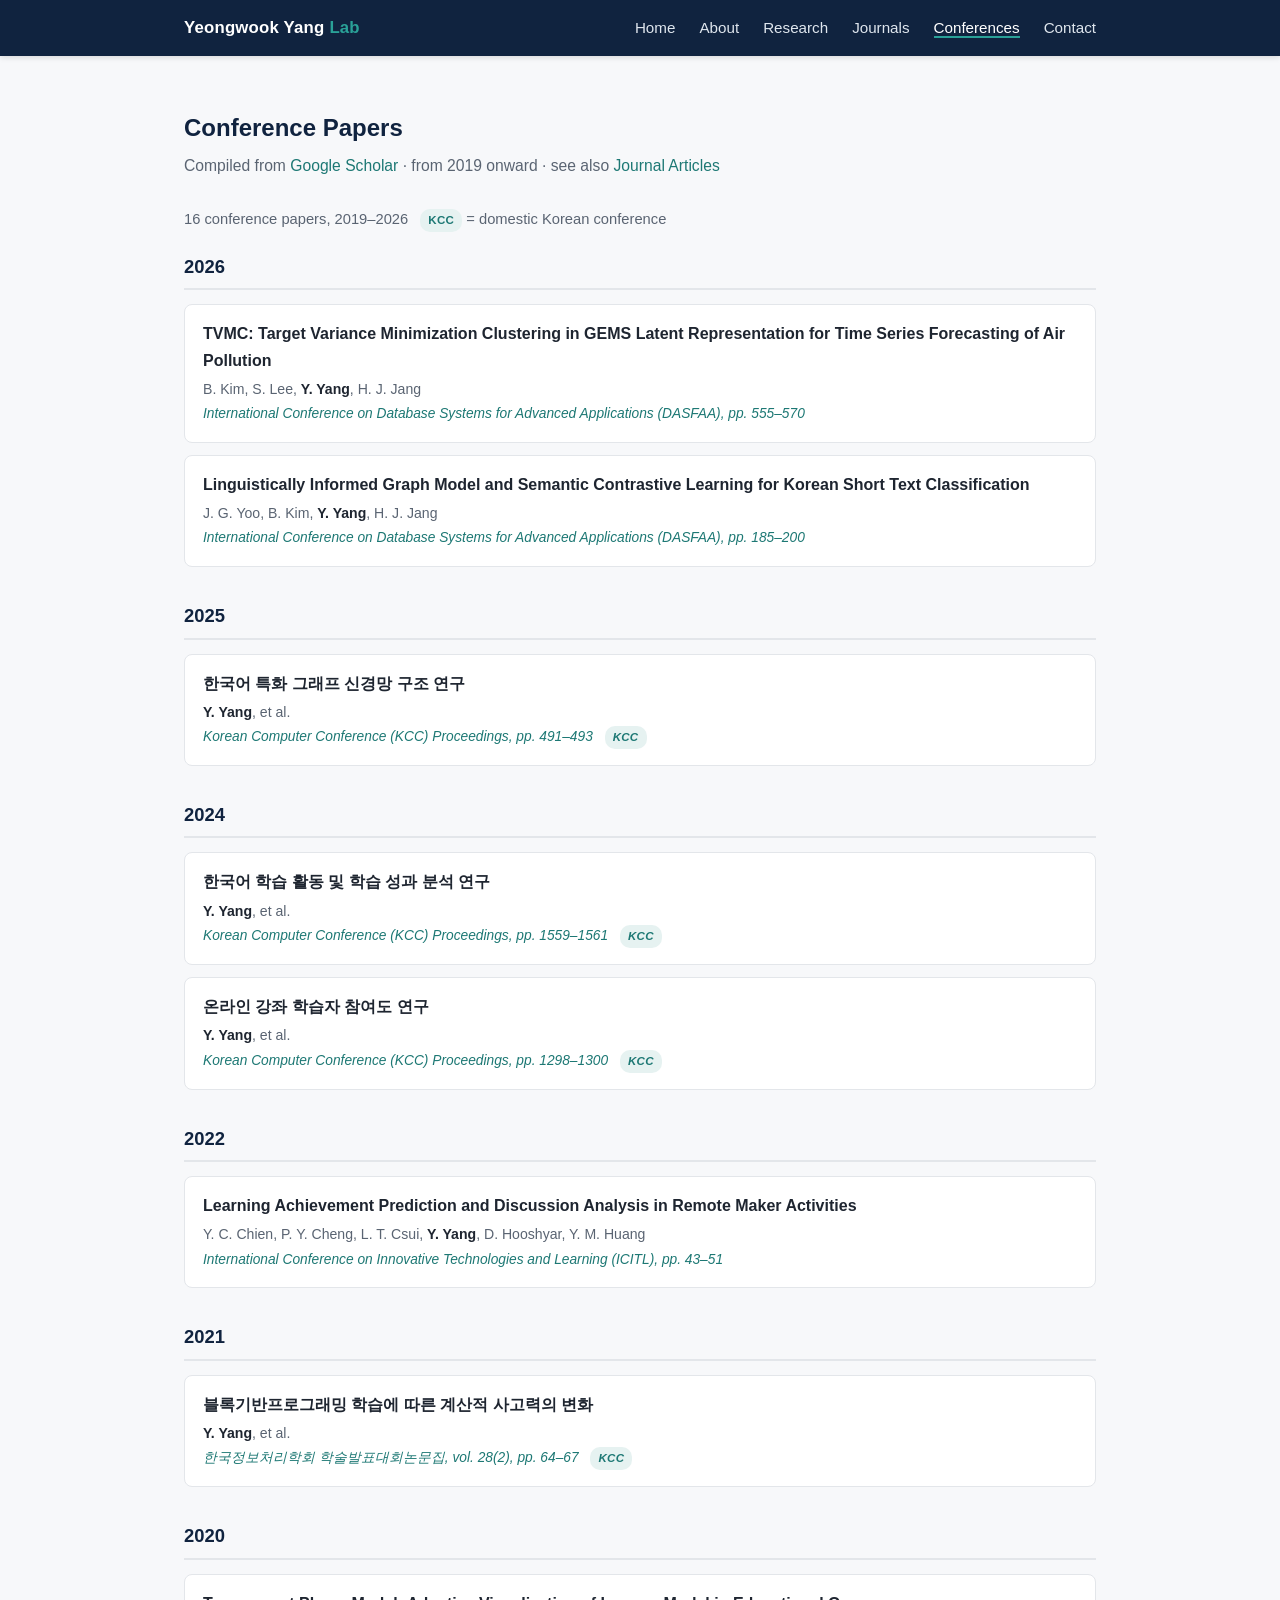
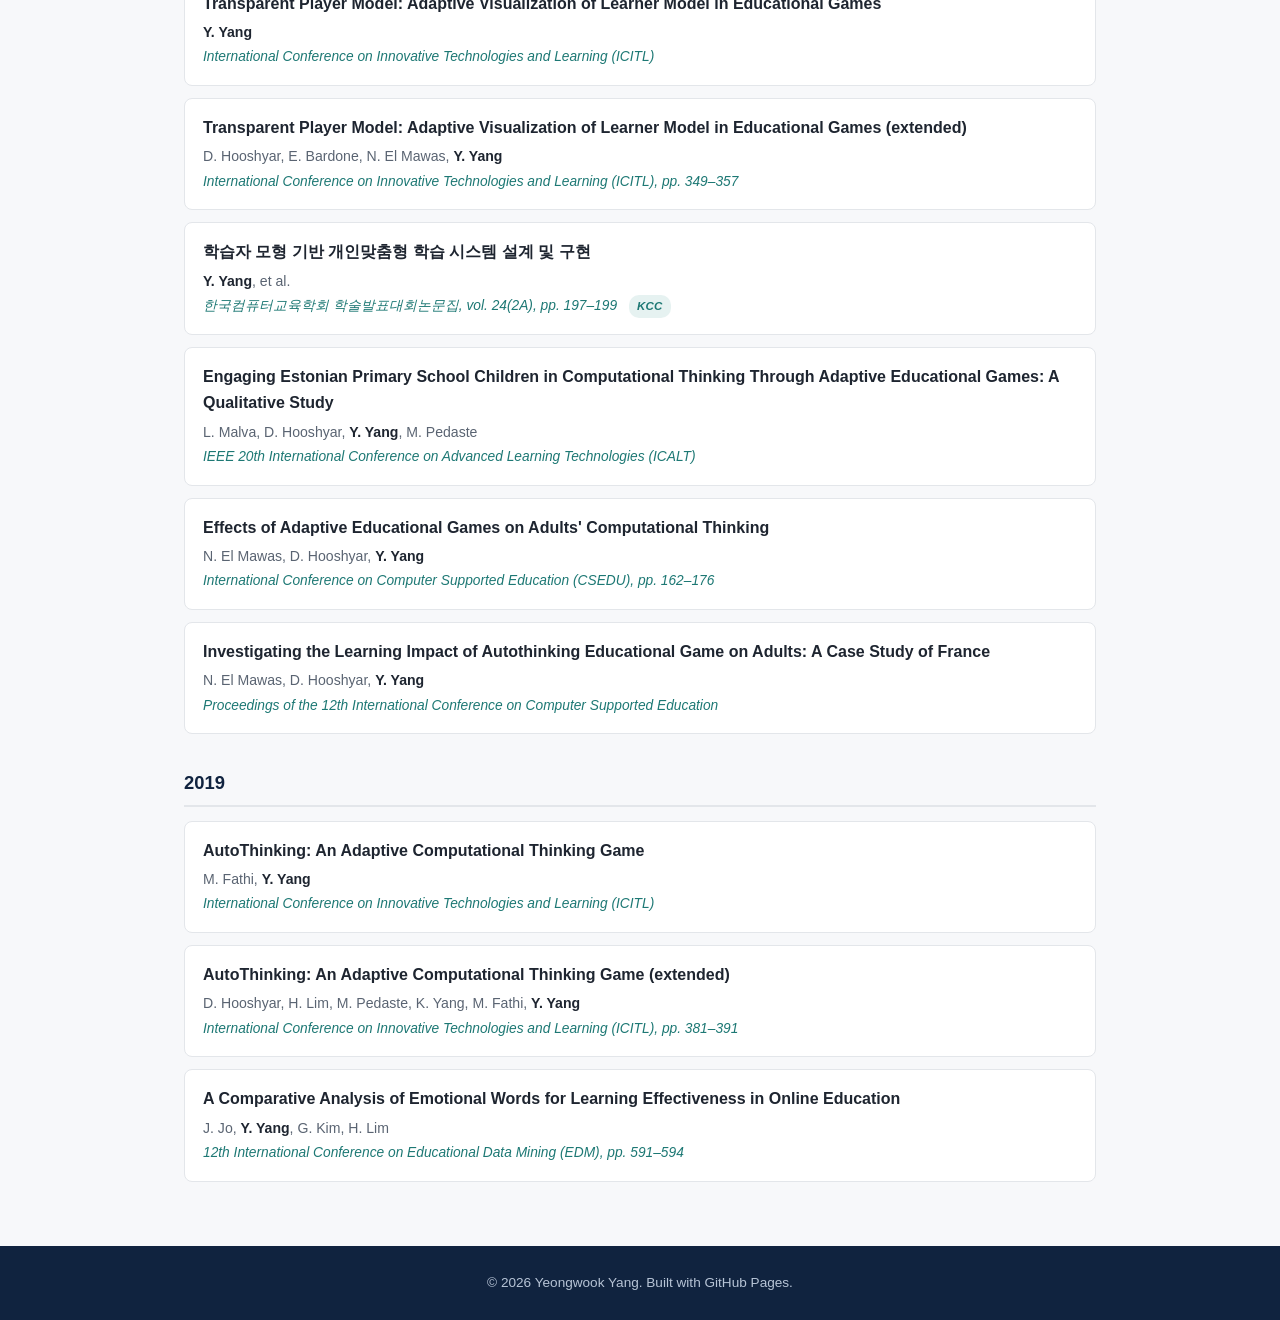
==== conferences.html @ afebaa4a "Split publications into Journals and Conferences pages, limited to 2019-2026" ====
<!DOCTYPE html>
<html lang="ko">
<head>
<meta charset="UTF-8">
<meta name="viewport" content="width=device-width, initial-scale=1.0">
<title>Conference Papers | Yeongwook Yang</title>
<meta name="description" content="Conference publications of Yeongwook Yang, Ph.D. — Assistant Professor, Kangwon National University.">
<link rel="stylesheet" href="css/style.css">
</head>
<body>

<header class="site-header">
  <div class="nav-wrap">
    <div class="brand">Yeongwook Yang <span>Lab</span></div>
    <nav class="site-nav">
      <ul>
        <li><a href="index.html">Home</a></li>
        <li><a href="index.html#about">About</a></li>
        <li><a href="index.html#research">Research</a></li>
        <li><a href="journals.html">Journals</a></li>
        <li><a href="conferences.html" class="active">Conferences</a></li>
        <li><a href="index.html#contact">Contact</a></li>
      </ul>
    </nav>
  </div>
</header>

<section>
  <div class="container">
    <h2 class="section-title">Conference Papers</h2>
    <p class="section-sub">Compiled from <a href="https://scholar.google.com/citations?user=EOX_onwAAAAJ&hl=ko" target="_blank" rel="noopener">Google Scholar</a> · from 2019 onward · see also <a href="journals.html">Journal Articles</a></p>

    <div class="pub-toolbar">
      <div class="pub-count">16 conference papers, 2019–2026 <span class="pub-badge">KCC</span> = domestic Korean conference</div>
    </div>

    <h3 class="year-heading">2026</h3>
    <ul class="pub-list">
      <li class="pub-item">
        <div class="pub-title">TVMC: Target Variance Minimization Clustering in GEMS Latent Representation for Time Series Forecasting of Air Pollution</div>
        <div class="pub-authors">B. Kim, S. Lee, <span class="me">Y. Yang</span>, H. J. Jang</div>
        <div class="pub-venue">International Conference on Database Systems for Advanced Applications (DASFAA), pp. 555–570</div>
      </li>
      <li class="pub-item">
        <div class="pub-title">Linguistically Informed Graph Model and Semantic Contrastive Learning for Korean Short Text Classification</div>
        <div class="pub-authors">J. G. Yoo, B. Kim, <span class="me">Y. Yang</span>, H. J. Jang</div>
        <div class="pub-venue">International Conference on Database Systems for Advanced Applications (DASFAA), pp. 185–200</div>
      </li>
    </ul>

    <h3 class="year-heading">2025</h3>
    <ul class="pub-list">
      <li class="pub-item">
        <div class="pub-title">한국어 특화 그래프 신경망 구조 연구</div>
        <div class="pub-authors"><span class="me">Y. Yang</span>, et al.</div>
        <div class="pub-venue">Korean Computer Conference (KCC) Proceedings, pp. 491–493 <span class="pub-badge">KCC</span></div>
      </li>
    </ul>

    <h3 class="year-heading">2024</h3>
    <ul class="pub-list">
      <li class="pub-item">
        <div class="pub-title">한국어 학습 활동 및 학습 성과 분석 연구</div>
        <div class="pub-authors"><span class="me">Y. Yang</span>, et al.</div>
        <div class="pub-venue">Korean Computer Conference (KCC) Proceedings, pp. 1559–1561 <span class="pub-badge">KCC</span></div>
      </li>
      <li class="pub-item">
        <div class="pub-title">온라인 강좌 학습자 참여도 연구</div>
        <div class="pub-authors"><span class="me">Y. Yang</span>, et al.</div>
        <div class="pub-venue">Korean Computer Conference (KCC) Proceedings, pp. 1298–1300 <span class="pub-badge">KCC</span></div>
      </li>
    </ul>

    <h3 class="year-heading">2022</h3>
    <ul class="pub-list">
      <li class="pub-item">
        <div class="pub-title">Learning Achievement Prediction and Discussion Analysis in Remote Maker Activities</div>
        <div class="pub-authors">Y. C. Chien, P. Y. Cheng, L. T. Csui, <span class="me">Y. Yang</span>, D. Hooshyar, Y. M. Huang</div>
        <div class="pub-venue">International Conference on Innovative Technologies and Learning (ICITL), pp. 43–51</div>
      </li>
    </ul>

    <h3 class="year-heading">2021</h3>
    <ul class="pub-list">
      <li class="pub-item">
        <div class="pub-title">블록기반프로그래밍 학습에 따른 계산적 사고력의 변화</div>
        <div class="pub-authors"><span class="me">Y. Yang</span>, et al.</div>
        <div class="pub-venue">한국정보처리학회 학술발표대회논문집, vol. 28(2), pp. 64–67 <span class="pub-badge">KCC</span></div>
      </li>
    </ul>

    <h3 class="year-heading">2020</h3>
    <ul class="pub-list">
      <li class="pub-item">
        <div class="pub-title">Transparent Player Model: Adaptive Visualization of Learner Model in Educational Games</div>
        <div class="pub-authors"><span class="me">Y. Yang</span></div>
        <div class="pub-venue">International Conference on Innovative Technologies and Learning (ICITL)</div>
      </li>
      <li class="pub-item">
        <div class="pub-title">Transparent Player Model: Adaptive Visualization of Learner Model in Educational Games (extended)</div>
        <div class="pub-authors">D. Hooshyar, E. Bardone, N. El Mawas, <span class="me">Y. Yang</span></div>
        <div class="pub-venue">International Conference on Innovative Technologies and Learning (ICITL), pp. 349–357</div>
      </li>
      <li class="pub-item">
        <div class="pub-title">학습자 모형 기반 개인맞춤형 학습 시스템 설계 및 구현</div>
        <div class="pub-authors"><span class="me">Y. Yang</span>, et al.</div>
        <div class="pub-venue">한국컴퓨터교육학회 학술발표대회논문집, vol. 24(2A), pp. 197–199 <span class="pub-badge">KCC</span></div>
      </li>
      <li class="pub-item">
        <div class="pub-title">Engaging Estonian Primary School Children in Computational Thinking Through Adaptive Educational Games: A Qualitative Study</div>
        <div class="pub-authors">L. Malva, D. Hooshyar, <span class="me">Y. Yang</span>, M. Pedaste</div>
        <div class="pub-venue">IEEE 20th International Conference on Advanced Learning Technologies (ICALT)</div>
      </li>
      <li class="pub-item">
        <div class="pub-title">Effects of Adaptive Educational Games on Adults' Computational Thinking</div>
        <div class="pub-authors">N. El Mawas, D. Hooshyar, <span class="me">Y. Yang</span></div>
        <div class="pub-venue">International Conference on Computer Supported Education (CSEDU), pp. 162–176</div>
      </li>
      <li class="pub-item">
        <div class="pub-title">Investigating the Learning Impact of Autothinking Educational Game on Adults: A Case Study of France</div>
        <div class="pub-authors">N. El Mawas, D. Hooshyar, <span class="me">Y. Yang</span></div>
        <div class="pub-venue">Proceedings of the 12th International Conference on Computer Supported Education</div>
      </li>
    </ul>

    <h3 class="year-heading">2019</h3>
    <ul class="pub-list">
      <li class="pub-item">
        <div class="pub-title">AutoThinking: An Adaptive Computational Thinking Game</div>
        <div class="pub-authors">M. Fathi, <span class="me">Y. Yang</span></div>
        <div class="pub-venue">International Conference on Innovative Technologies and Learning (ICITL)</div>
      </li>
      <li class="pub-item">
        <div class="pub-title">AutoThinking: An Adaptive Computational Thinking Game (extended)</div>
        <div class="pub-authors">D. Hooshyar, H. Lim, M. Pedaste, K. Yang, M. Fathi, <span class="me">Y. Yang</span></div>
        <div class="pub-venue">International Conference on Innovative Technologies and Learning (ICITL), pp. 381–391</div>
      </li>
      <li class="pub-item">
        <div class="pub-title">A Comparative Analysis of Emotional Words for Learning Effectiveness in Online Education</div>
        <div class="pub-authors">J. Jo, <span class="me">Y. Yang</span>, G. Kim, H. Lim</div>
        <div class="pub-venue">12th International Conference on Educational Data Mining (EDM), pp. 591–594</div>
      </li>
    </ul>

  </div>
</section>

<footer class="site-footer">
  <div class="container">
    &copy; <span id="year"></span> Yeongwook Yang. Built with GitHub Pages.
  </div>
</footer>

<script>
  document.getElementById('year').textContent = new Date().getFullYear();
</script>
</body>
</html>
---- css/style.css ----
/* ---------- Reset & base ---------- */
* { margin: 0; padding: 0; box-sizing: border-box; }

:root {
  --navy: #10233f;
  --navy-light: #1c3a63;
  --teal: #1d7874;
  --teal-light: #2aa198;
  --bg: #f7f8fa;
  --card: #ffffff;
  --text: #1e2530;
  --text-muted: #5a6472;
  --border: #e3e6ea;
  --max-width: 960px;
}

html { scroll-behavior: smooth; }

body {
  font-family: -apple-system, BlinkMacSystemFont, "Segoe UI", Roboto, "Helvetica Neue", Arial, sans-serif;
  background: var(--bg);
  color: var(--text);
  line-height: 1.65;
}

a { color: var(--teal); text-decoration: none; }
a:hover { text-decoration: underline; }

img { max-width: 100%; display: block; }

.container {
  max-width: var(--max-width);
  margin: 0 auto;
  padding: 0 24px;
}

/* ---------- Header / Nav ---------- */
header.site-header {
  background: var(--navy);
  color: #fff;
  position: sticky;
  top: 0;
  z-index: 100;
  box-shadow: 0 1px 6px rgba(0,0,0,0.15);
}

.nav-wrap {
  max-width: var(--max-width);
  margin: 0 auto;
  padding: 14px 24px;
  display: flex;
  align-items: center;
  justify-content: space-between;
  flex-wrap: wrap;
  gap: 10px;
}

.brand {
  font-weight: 700;
  font-size: 1.05rem;
  color: #fff;
  letter-spacing: 0.2px;
}
.brand span { color: var(--teal-light); }

nav.site-nav ul {
  list-style: none;
  display: flex;
  gap: 24px;
  flex-wrap: wrap;
}
nav.site-nav a {
  color: #dfe6ee;
  font-size: 0.95rem;
  font-weight: 500;
}
nav.site-nav a:hover,
nav.site-nav a.active {
  color: #fff;
  text-decoration: none;
  border-bottom: 2px solid var(--teal-light);
}

/* ---------- Hero ---------- */
.hero {
  background: linear-gradient(135deg, var(--navy) 0%, var(--navy-light) 100%);
  color: #fff;
  padding: 64px 0 56px;
}

.hero-inner {
  display: flex;
  align-items: center;
  gap: 40px;
  flex-wrap: wrap;
}

.hero-photo {
  width: 168px;
  height: 168px;
  border-radius: 50%;
  background: var(--teal);
  border: 4px solid rgba(255,255,255,0.25);
  flex-shrink: 0;
  display: flex;
  align-items: center;
  justify-content: center;
  font-size: 3rem;
  font-weight: 700;
  color: #fff;
  overflow: hidden;
}
.hero-photo img { width: 100%; height: 100%; object-fit: cover; }

.hero-text { flex: 1; min-width: 260px; }
.hero-text h1 { font-size: 2.1rem; font-weight: 700; margin-bottom: 6px; }
.hero-text .title-line { color: #cfe3e0; font-size: 1.05rem; margin-bottom: 3px; }
.hero-text .affil-line { color: #b7c4d6; font-size: 0.95rem; margin-bottom: 16px; }

.hero-links {
  display: flex;
  gap: 12px;
  flex-wrap: wrap;
}
.hero-links a {
  background: rgba(255,255,255,0.1);
  border: 1px solid rgba(255,255,255,0.25);
  color: #fff;
  padding: 7px 14px;
  border-radius: 20px;
  font-size: 0.88rem;
  font-weight: 500;
  transition: background 0.15s;
}
.hero-links a:hover {
  background: var(--teal);
  border-color: var(--teal);
  text-decoration: none;
}

/* ---------- Sections ---------- */
section { padding: 52px 0; }
section.alt { background: #eef1f4; }

h2.section-title {
  font-size: 1.5rem;
  font-weight: 700;
  color: var(--navy);
  margin-bottom: 6px;
}
.section-sub {
  color: var(--text-muted);
  margin-bottom: 28px;
  font-size: 0.98rem;
}

/* About */
.about-text p { margin-bottom: 14px; max-width: 760px; }

/* Timeline */
.timeline {
  list-style: none;
  border-left: 2px solid var(--border);
  padding-left: 24px;
  margin-top: 24px;
}
.timeline li { position: relative; padding-bottom: 22px; }
.timeline li:last-child { padding-bottom: 0; }
.timeline li::before {
  content: "";
  position: absolute;
  left: -30px;
  top: 4px;
  width: 11px;
  height: 11px;
  border-radius: 50%;
  background: var(--teal);
  border: 2px solid #fff;
  box-shadow: 0 0 0 2px var(--teal);
}
.timeline .role { font-weight: 600; color: var(--navy); }
.timeline .role .period { font-weight: 500; color: var(--text-muted); font-size: 0.88rem; }
.timeline .org { color: var(--text-muted); font-size: 0.93rem; }

/* Research interest cards */
.interest-grid {
  display: grid;
  grid-template-columns: repeat(auto-fit, minmax(210px, 1fr));
  gap: 18px;
  margin-top: 24px;
}
.interest-card {
  background: var(--card);
  border: 1px solid var(--border);
  border-radius: 10px;
  padding: 20px;
}
.interest-card h3 {
  font-size: 1.02rem;
  color: var(--navy);
  margin-bottom: 8px;
}
.interest-card p { font-size: 0.9rem; color: var(--text-muted); }

/* Publications */
.pub-toolbar {
  display: flex;
  justify-content: space-between;
  align-items: center;
  flex-wrap: wrap;
  gap: 12px;
  margin-bottom: 20px;
}
.pub-count { color: var(--text-muted); font-size: 0.92rem; }

.year-heading {
  font-size: 1.15rem;
  color: var(--navy);
  font-weight: 700;
  margin: 34px 0 14px;
  padding-bottom: 6px;
  border-bottom: 2px solid var(--border);
}
.year-heading:first-of-type { margin-top: 0; }

.pub-list { list-style: none; }
.pub-item {
  background: var(--card);
  border: 1px solid var(--border);
  border-radius: 8px;
  padding: 16px 18px;
  margin-bottom: 12px;
}
.pub-item .pub-title {
  font-weight: 600;
  color: var(--text);
  margin-bottom: 4px;
}
.pub-item .pub-authors {
  font-size: 0.88rem;
  color: var(--text-muted);
  margin-bottom: 2px;
}
.pub-item .pub-authors .me { color: var(--text); font-weight: 600; }
.pub-item .pub-venue {
  font-size: 0.86rem;
  color: var(--teal);
  font-style: italic;
}
.pub-badge {
  display: inline-block;
  font-size: 0.72rem;
  font-weight: 600;
  text-transform: uppercase;
  letter-spacing: 0.3px;
  padding: 2px 8px;
  border-radius: 10px;
  margin-left: 8px;
  background: #e6f2f1;
  color: var(--teal);
  vertical-align: middle;
}

/* Home page recent publication preview */
.pub-preview-list .pub-item { }
.view-all-link { margin-top: 18px; display: inline-block; font-weight: 600; }

/* Contact */
.contact-grid {
  display: grid;
  grid-template-columns: repeat(auto-fit, minmax(220px, 1fr));
  gap: 16px;
  margin-top: 20px;
}
.contact-card {
  background: var(--card);
  border: 1px solid var(--border);
  border-radius: 10px;
  padding: 18px 20px;
}
.contact-card .label {
  font-size: 0.78rem;
  text-transform: uppercase;
  letter-spacing: 0.5px;
  color: var(--text-muted);
  margin-bottom: 4px;
}
.contact-card .value { font-weight: 600; color: var(--navy); font-size: 0.98rem; }

/* Footer */
footer.site-footer {
  background: var(--navy);
  color: #b7c4d6;
  padding: 26px 0;
  text-align: center;
  font-size: 0.85rem;
}
footer.site-footer a { color: #cfe3e0; }

/* Responsive */
@media (max-width: 560px) {
  .hero-inner { flex-direction: column; text-align: center; }
  .hero-links { justify-content: center; }
  nav.site-nav ul { gap: 14px; justify-content: center; }
  .nav-wrap { flex-direction: column; align-items: flex-start; }
}
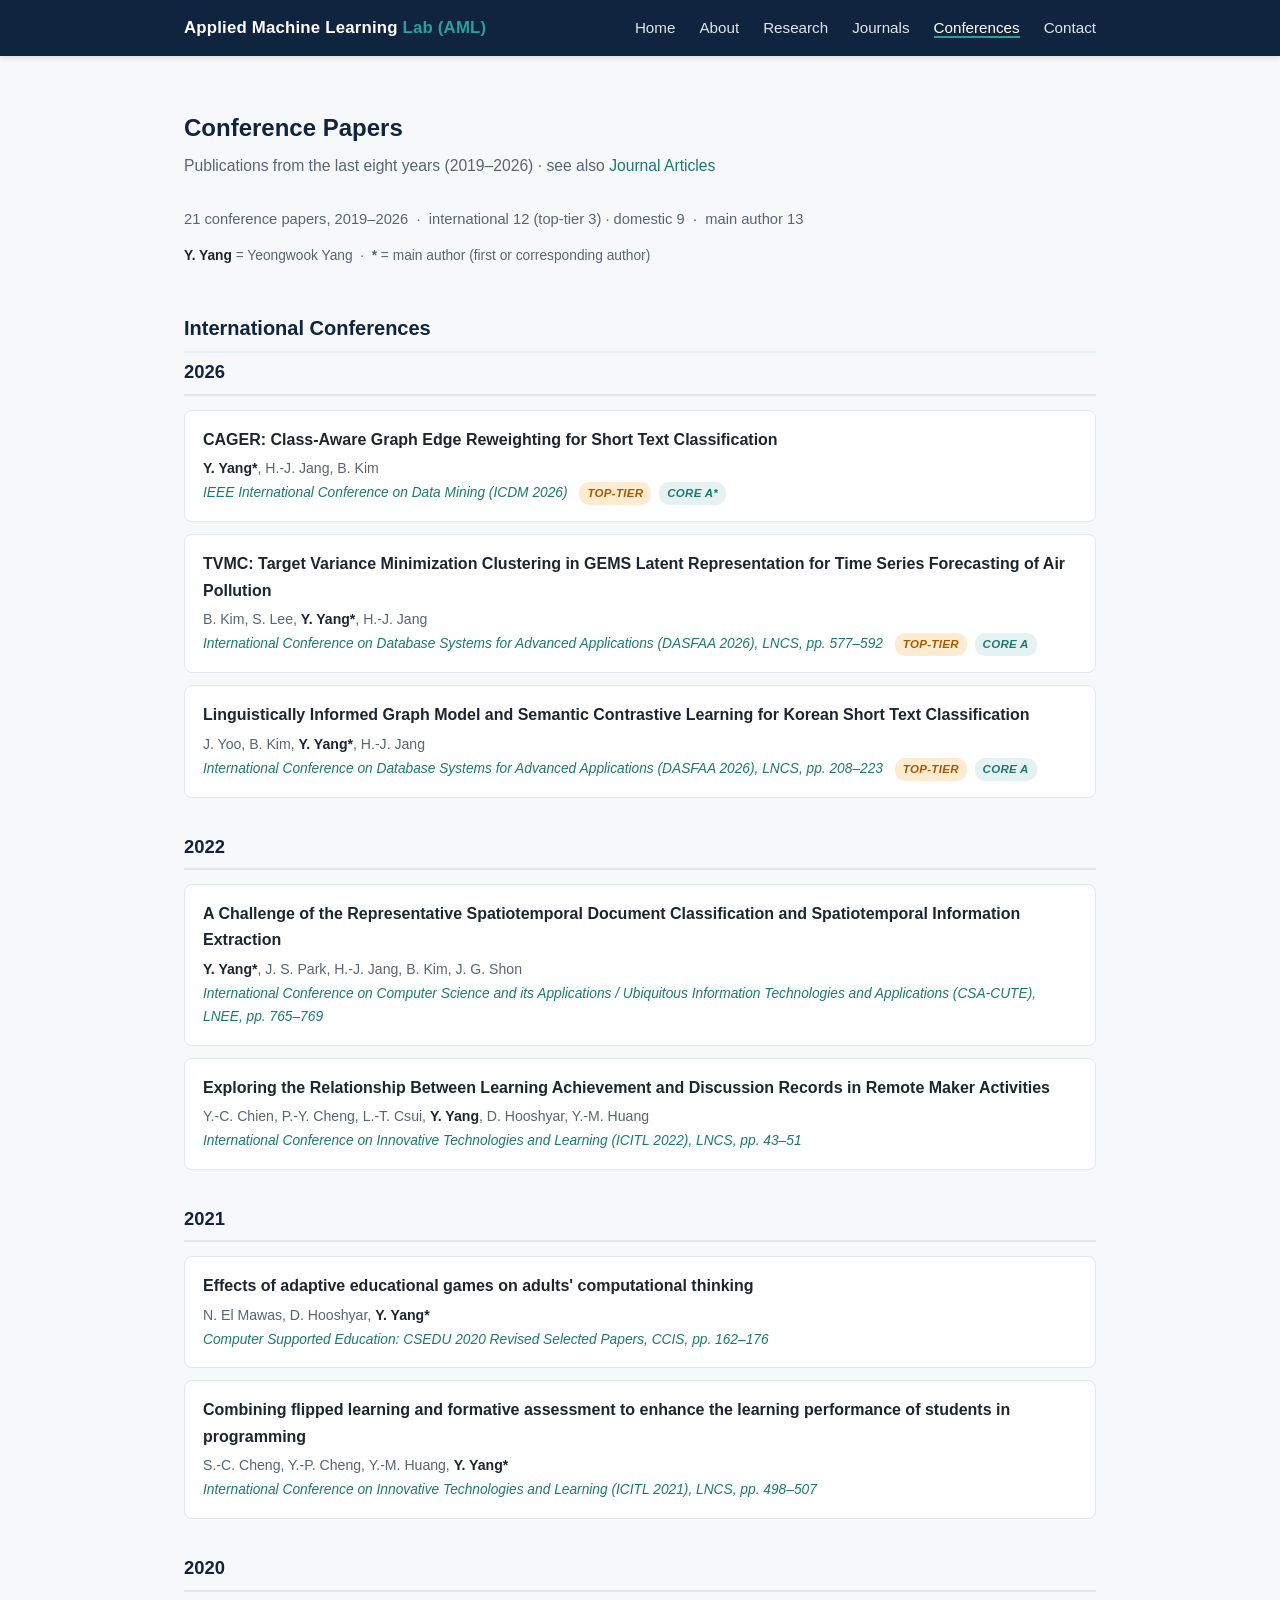
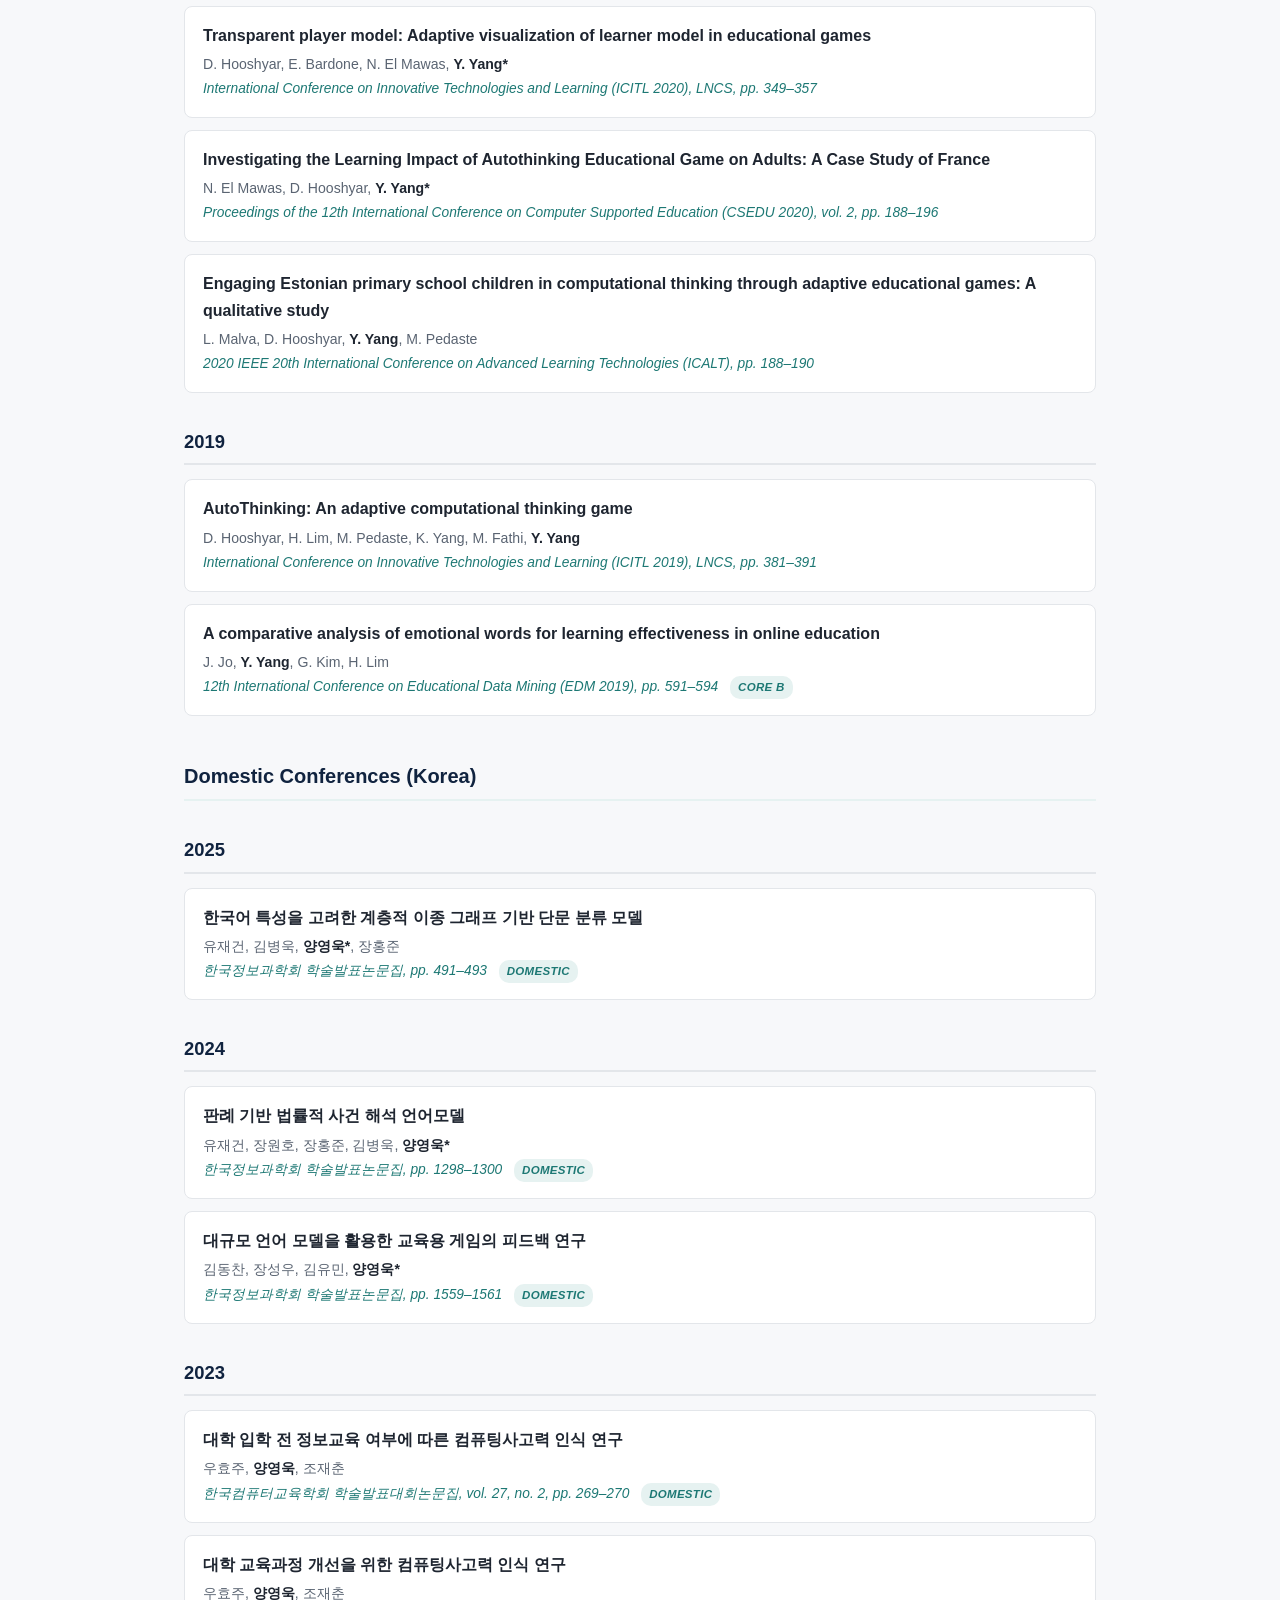
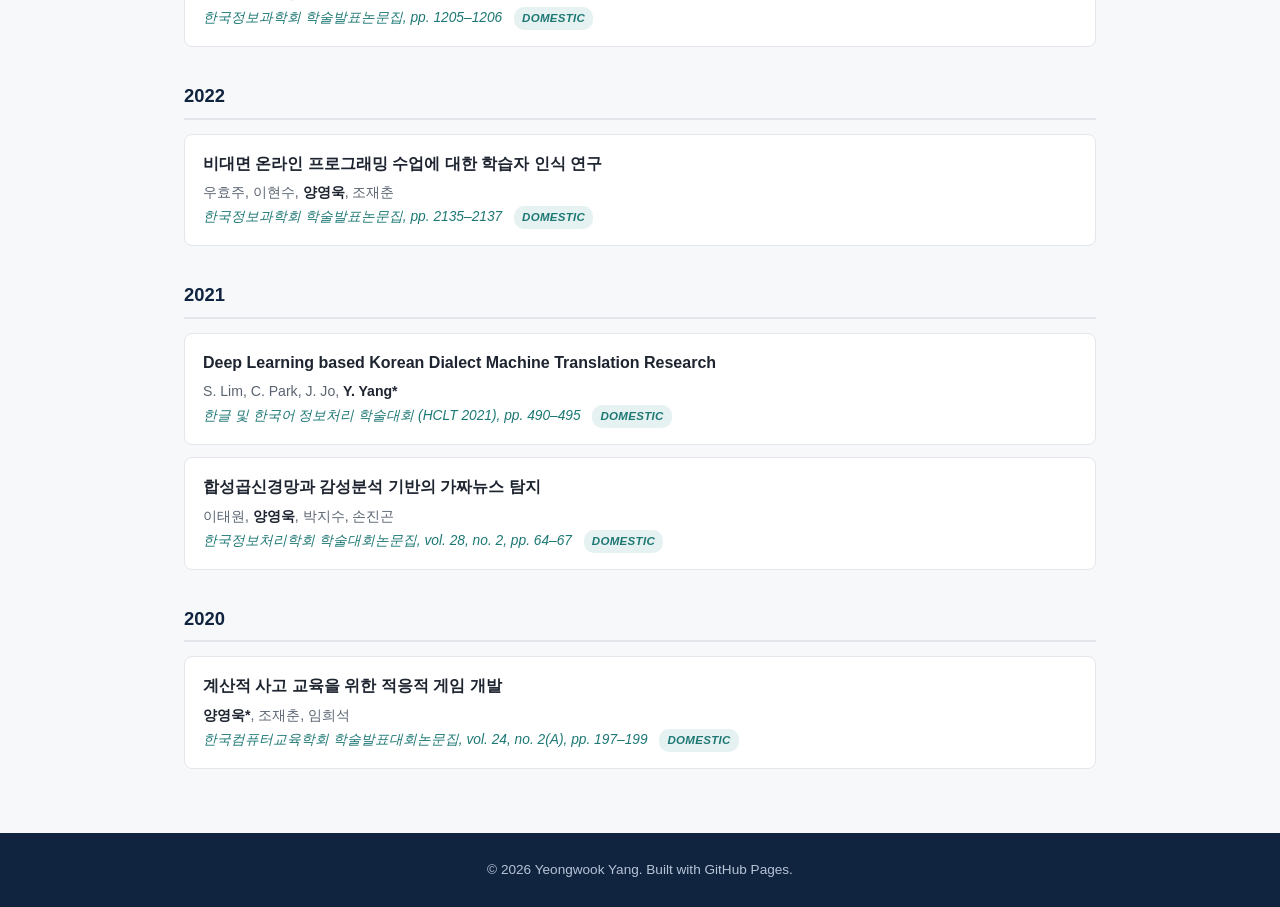
==== commit 552781e5: "Update to Associate Professor, AML lab, profile photo, and 2019-2026 publications - Title: Associate" ====
--- a/conferences.html
+++ b/conferences.html
@@ -3,15 +3,15 @@
 <head>
 <meta charset="UTF-8">
 <meta name="viewport" content="width=device-width, initial-scale=1.0">
-<title>Conference Papers | Yeongwook Yang</title>
-<meta name="description" content="Conference publications of Yeongwook Yang, Ph.D. — Assistant Professor, Kangwon National University.">
+<title>Conference Papers | Yeongwook Yang · AML Lab</title>
+<meta name="description" content="Conference publications of Yeongwook Yang, Ph.D. — Associate Professor, Kangwon National University.">
 <link rel="stylesheet" href="css/style.css">
 </head>
 <body>
 
 <header class="site-header">
   <div class="nav-wrap">
-    <div class="brand">Yeongwook Yang <span>Lab</span></div>
+    <div class="brand">Applied Machine Learning <span>Lab (AML)</span></div>
     <nav class="site-nav">
       <ul>
         <li><a href="index.html">Home</a></li>
@@ -28,117 +28,163 @@
 <section>
   <div class="container">
     <h2 class="section-title">Conference Papers</h2>
-    <p class="section-sub">Compiled from <a href="https://scholar.google.com/citations?user=EOX_onwAAAAJ&hl=ko" target="_blank" rel="noopener">Google Scholar</a> · from 2019 onward · see also <a href="journals.html">Journal Articles</a></p>
+    <p class="section-sub">Publications from the last eight years (2019–2026) · see also <a href="journals.html">Journal Articles</a></p>
 
     <div class="pub-toolbar">
-      <div class="pub-count">16 conference papers, 2019–2026 <span class="pub-badge">KCC</span> = domestic Korean conference</div>
+      <div class="pub-count">21 conference papers, 2019–2026 &nbsp;·&nbsp; international 12 (top-tier 3) · domestic 9 &nbsp;·&nbsp; main author 13</div>
     </div>
+    <p class="pub-legend"><strong class="me">Y. Yang</strong> = Yeongwook Yang &nbsp;·&nbsp; <strong>*</strong> = main author (first or corresponding author)</p>
+
+    <h2 class="section-title sub-section-title">International Conferences</h2>
 
     <h3 class="year-heading">2026</h3>
     <ul class="pub-list">
       <li class="pub-item">
+        <div class="pub-title">CAGER: Class-Aware Graph Edge Reweighting for Short Text Classification</div>
+        <div class="pub-authors"><strong class="me">Y. Yang*</strong>, H.-J. Jang, B. Kim</div>
+        <div class="pub-venue">IEEE International Conference on Data Mining (ICDM 2026) <span class="pub-badge badge-top">Top-tier</span> <span class="pub-badge">CORE A*</span></div>
+      </li>
+      <li class="pub-item">
         <div class="pub-title">TVMC: Target Variance Minimization Clustering in GEMS Latent Representation for Time Series Forecasting of Air Pollution</div>
-        <div class="pub-authors">B. Kim, S. Lee, <span class="me">Y. Yang</span>, H. J. Jang</div>
-        <div class="pub-venue">International Conference on Database Systems for Advanced Applications (DASFAA), pp. 555–570</div>
+        <div class="pub-authors">B. Kim, S. Lee, <strong class="me">Y. Yang*</strong>, H.-J. Jang</div>
+        <div class="pub-venue">International Conference on Database Systems for Advanced Applications (DASFAA 2026), LNCS, pp. 577–592 <span class="pub-badge badge-top">Top-tier</span> <span class="pub-badge">CORE A</span></div>
       </li>
       <li class="pub-item">
         <div class="pub-title">Linguistically Informed Graph Model and Semantic Contrastive Learning for Korean Short Text Classification</div>
-        <div class="pub-authors">J. G. Yoo, B. Kim, <span class="me">Y. Yang</span>, H. J. Jang</div>
-        <div class="pub-venue">International Conference on Database Systems for Advanced Applications (DASFAA), pp. 185–200</div>
-      </li>
-    </ul>
+        <div class="pub-authors">J. Yoo, B. Kim, <strong class="me">Y. Yang*</strong>, H.-J. Jang</div>
+        <div class="pub-venue">International Conference on Database Systems for Advanced Applications (DASFAA 2026), LNCS, pp. 208–223 <span class="pub-badge badge-top">Top-tier</span> <span class="pub-badge">CORE A</span></div>
+      </li>
+    </ul>
+
+    <h3 class="year-heading">2022</h3>
+    <ul class="pub-list">
+      <li class="pub-item">
+        <div class="pub-title">A Challenge of the Representative Spatiotemporal Document Classification and Spatiotemporal Information Extraction</div>
+        <div class="pub-authors"><strong class="me">Y. Yang*</strong>, J. S. Park, H.-J. Jang, B. Kim, J. G. Shon</div>
+        <div class="pub-venue">International Conference on Computer Science and its Applications / Ubiquitous Information Technologies and Applications (CSA-CUTE), LNEE, pp. 765–769 </div>
+      </li>
+      <li class="pub-item">
+        <div class="pub-title">Exploring the Relationship Between Learning Achievement and Discussion Records in Remote Maker Activities</div>
+        <div class="pub-authors">Y.-C. Chien, P.-Y. Cheng, L.-T. Csui, <strong class="me">Y. Yang</strong>, D. Hooshyar, Y.-M. Huang</div>
+        <div class="pub-venue">International Conference on Innovative Technologies and Learning (ICITL 2022), LNCS, pp. 43–51 </div>
+      </li>
+    </ul>
+
+    <h3 class="year-heading">2021</h3>
+    <ul class="pub-list">
+      <li class="pub-item">
+        <div class="pub-title">Effects of adaptive educational games on adults&#x27; computational thinking</div>
+        <div class="pub-authors">N. El Mawas, D. Hooshyar, <strong class="me">Y. Yang*</strong></div>
+        <div class="pub-venue">Computer Supported Education: CSEDU 2020 Revised Selected Papers, CCIS, pp. 162–176 </div>
+      </li>
+      <li class="pub-item">
+        <div class="pub-title">Combining flipped learning and formative assessment to enhance the learning performance of students in programming</div>
+        <div class="pub-authors">S.-C. Cheng, Y.-P. Cheng, Y.-M. Huang, <strong class="me">Y. Yang*</strong></div>
+        <div class="pub-venue">International Conference on Innovative Technologies and Learning (ICITL 2021), LNCS, pp. 498–507 </div>
+      </li>
+    </ul>
+
+    <h3 class="year-heading">2020</h3>
+    <ul class="pub-list">
+      <li class="pub-item">
+        <div class="pub-title">Transparent player model: Adaptive visualization of learner model in educational games</div>
+        <div class="pub-authors">D. Hooshyar, E. Bardone, N. El Mawas, <strong class="me">Y. Yang*</strong></div>
+        <div class="pub-venue">International Conference on Innovative Technologies and Learning (ICITL 2020), LNCS, pp. 349–357 </div>
+      </li>
+      <li class="pub-item">
+        <div class="pub-title">Investigating the Learning Impact of Autothinking Educational Game on Adults: A Case Study of France</div>
+        <div class="pub-authors">N. El Mawas, D. Hooshyar, <strong class="me">Y. Yang*</strong></div>
+        <div class="pub-venue">Proceedings of the 12th International Conference on Computer Supported Education (CSEDU 2020), vol. 2, pp. 188–196 </div>
+      </li>
+      <li class="pub-item">
+        <div class="pub-title">Engaging Estonian primary school children in computational thinking through adaptive educational games: A qualitative study</div>
+        <div class="pub-authors">L. Malva, D. Hooshyar, <strong class="me">Y. Yang</strong>, M. Pedaste</div>
+        <div class="pub-venue">2020 IEEE 20th International Conference on Advanced Learning Technologies (ICALT), pp. 188–190 </div>
+      </li>
+    </ul>
+
+    <h3 class="year-heading">2019</h3>
+    <ul class="pub-list">
+      <li class="pub-item">
+        <div class="pub-title">AutoThinking: An adaptive computational thinking game</div>
+        <div class="pub-authors">D. Hooshyar, H. Lim, M. Pedaste, K. Yang, M. Fathi, <strong class="me">Y. Yang</strong></div>
+        <div class="pub-venue">International Conference on Innovative Technologies and Learning (ICITL 2019), LNCS, pp. 381–391 </div>
+      </li>
+      <li class="pub-item">
+        <div class="pub-title">A comparative analysis of emotional words for learning effectiveness in online education</div>
+        <div class="pub-authors">J. Jo, <strong class="me">Y. Yang</strong>, G. Kim, H. Lim</div>
+        <div class="pub-venue">12th International Conference on Educational Data Mining (EDM 2019), pp. 591–594 <span class="pub-badge">CORE B</span></div>
+      </li>
+    </ul>
+
+    <h2 class="section-title sub-section-title">Domestic Conferences (Korea)</h2>
 
     <h3 class="year-heading">2025</h3>
     <ul class="pub-list">
       <li class="pub-item">
-        <div class="pub-title">한국어 특화 그래프 신경망 구조 연구</div>
-        <div class="pub-authors"><span class="me">Y. Yang</span>, et al.</div>
-        <div class="pub-venue">Korean Computer Conference (KCC) Proceedings, pp. 491–493 <span class="pub-badge">KCC</span></div>
+        <div class="pub-title">한국어 특성을 고려한 계층적 이종 그래프 기반 단문 분류 모델</div>
+        <div class="pub-authors">유재건, 김병욱, <strong class="me">양영욱*</strong>, 장홍준</div>
+        <div class="pub-venue">한국정보과학회 학술발표논문집, pp. 491–493 <span class="pub-badge">Domestic</span></div>
       </li>
     </ul>
 
     <h3 class="year-heading">2024</h3>
     <ul class="pub-list">
       <li class="pub-item">
-        <div class="pub-title">한국어 학습 활동 및 학습 성과 분석 연구</div>
-        <div class="pub-authors"><span class="me">Y. Yang</span>, et al.</div>
-        <div class="pub-venue">Korean Computer Conference (KCC) Proceedings, pp. 1559–1561 <span class="pub-badge">KCC</span></div>
-      </li>
-      <li class="pub-item">
-        <div class="pub-title">온라인 강좌 학습자 참여도 연구</div>
-        <div class="pub-authors"><span class="me">Y. Yang</span>, et al.</div>
-        <div class="pub-venue">Korean Computer Conference (KCC) Proceedings, pp. 1298–1300 <span class="pub-badge">KCC</span></div>
+        <div class="pub-title">판례 기반 법률적 사건 해석 언어모델</div>
+        <div class="pub-authors">유재건, 장원호, 장홍준, 김병욱, <strong class="me">양영욱*</strong></div>
+        <div class="pub-venue">한국정보과학회 학술발표논문집, pp. 1298–1300 <span class="pub-badge">Domestic</span></div>
+      </li>
+      <li class="pub-item">
+        <div class="pub-title">대규모 언어 모델을 활용한 교육용 게임의 피드백 연구</div>
+        <div class="pub-authors">김동찬, 장성우, 김유민, <strong class="me">양영욱*</strong></div>
+        <div class="pub-venue">한국정보과학회 학술발표논문집, pp. 1559–1561 <span class="pub-badge">Domestic</span></div>
+      </li>
+    </ul>
+
+    <h3 class="year-heading">2023</h3>
+    <ul class="pub-list">
+      <li class="pub-item">
+        <div class="pub-title">대학 입학 전 정보교육 여부에 따른 컴퓨팅사고력 인식 연구</div>
+        <div class="pub-authors">우효주, <strong class="me">양영욱</strong>, 조재춘</div>
+        <div class="pub-venue">한국컴퓨터교육학회 학술발표대회논문집, vol. 27, no. 2, pp. 269–270 <span class="pub-badge">Domestic</span></div>
+      </li>
+      <li class="pub-item">
+        <div class="pub-title">대학 교육과정 개선을 위한 컴퓨팅사고력 인식 연구</div>
+        <div class="pub-authors">우효주, <strong class="me">양영욱</strong>, 조재춘</div>
+        <div class="pub-venue">한국정보과학회 학술발표논문집, pp. 1205–1206 <span class="pub-badge">Domestic</span></div>
       </li>
     </ul>
 
     <h3 class="year-heading">2022</h3>
     <ul class="pub-list">
       <li class="pub-item">
-        <div class="pub-title">Learning Achievement Prediction and Discussion Analysis in Remote Maker Activities</div>
-        <div class="pub-authors">Y. C. Chien, P. Y. Cheng, L. T. Csui, <span class="me">Y. Yang</span>, D. Hooshyar, Y. M. Huang</div>
-        <div class="pub-venue">International Conference on Innovative Technologies and Learning (ICITL), pp. 43–51</div>
+        <div class="pub-title">비대면 온라인 프로그래밍 수업에 대한 학습자 인식 연구</div>
+        <div class="pub-authors">우효주, 이현수, <strong class="me">양영욱</strong>, 조재춘</div>
+        <div class="pub-venue">한국정보과학회 학술발표논문집, pp. 2135–2137 <span class="pub-badge">Domestic</span></div>
       </li>
     </ul>
 
     <h3 class="year-heading">2021</h3>
     <ul class="pub-list">
       <li class="pub-item">
-        <div class="pub-title">블록기반프로그래밍 학습에 따른 계산적 사고력의 변화</div>
-        <div class="pub-authors"><span class="me">Y. Yang</span>, et al.</div>
-        <div class="pub-venue">한국정보처리학회 학술발표대회논문집, vol. 28(2), pp. 64–67 <span class="pub-badge">KCC</span></div>
+        <div class="pub-title">Deep Learning based Korean Dialect Machine Translation Research</div>
+        <div class="pub-authors">S. Lim, C. Park, J. Jo, <strong class="me">Y. Yang*</strong></div>
+        <div class="pub-venue">한글 및 한국어 정보처리 학술대회 (HCLT 2021), pp. 490–495 <span class="pub-badge">Domestic</span></div>
+      </li>
+      <li class="pub-item">
+        <div class="pub-title">합성곱신경망과 감성분석 기반의 가짜뉴스 탐지</div>
+        <div class="pub-authors">이태원, <strong class="me">양영욱</strong>, 박지수, 손진곤</div>
+        <div class="pub-venue">한국정보처리학회 학술대회논문집, vol. 28, no. 2, pp. 64–67 <span class="pub-badge">Domestic</span></div>
       </li>
     </ul>
 
     <h3 class="year-heading">2020</h3>
     <ul class="pub-list">
       <li class="pub-item">
-        <div class="pub-title">Transparent Player Model: Adaptive Visualization of Learner Model in Educational Games</div>
-        <div class="pub-authors"><span class="me">Y. Yang</span></div>
-        <div class="pub-venue">International Conference on Innovative Technologies and Learning (ICITL)</div>
-      </li>
-      <li class="pub-item">
-        <div class="pub-title">Transparent Player Model: Adaptive Visualization of Learner Model in Educational Games (extended)</div>
-        <div class="pub-authors">D. Hooshyar, E. Bardone, N. El Mawas, <span class="me">Y. Yang</span></div>
-        <div class="pub-venue">International Conference on Innovative Technologies and Learning (ICITL), pp. 349–357</div>
-      </li>
-      <li class="pub-item">
-        <div class="pub-title">학습자 모형 기반 개인맞춤형 학습 시스템 설계 및 구현</div>
-        <div class="pub-authors"><span class="me">Y. Yang</span>, et al.</div>
-        <div class="pub-venue">한국컴퓨터교육학회 학술발표대회논문집, vol. 24(2A), pp. 197–199 <span class="pub-badge">KCC</span></div>
-      </li>
-      <li class="pub-item">
-        <div class="pub-title">Engaging Estonian Primary School Children in Computational Thinking Through Adaptive Educational Games: A Qualitative Study</div>
-        <div class="pub-authors">L. Malva, D. Hooshyar, <span class="me">Y. Yang</span>, M. Pedaste</div>
-        <div class="pub-venue">IEEE 20th International Conference on Advanced Learning Technologies (ICALT)</div>
-      </li>
-      <li class="pub-item">
-        <div class="pub-title">Effects of Adaptive Educational Games on Adults' Computational Thinking</div>
-        <div class="pub-authors">N. El Mawas, D. Hooshyar, <span class="me">Y. Yang</span></div>
-        <div class="pub-venue">International Conference on Computer Supported Education (CSEDU), pp. 162–176</div>
-      </li>
-      <li class="pub-item">
-        <div class="pub-title">Investigating the Learning Impact of Autothinking Educational Game on Adults: A Case Study of France</div>
-        <div class="pub-authors">N. El Mawas, D. Hooshyar, <span class="me">Y. Yang</span></div>
-        <div class="pub-venue">Proceedings of the 12th International Conference on Computer Supported Education</div>
-      </li>
-    </ul>
-
-    <h3 class="year-heading">2019</h3>
-    <ul class="pub-list">
-      <li class="pub-item">
-        <div class="pub-title">AutoThinking: An Adaptive Computational Thinking Game</div>
-        <div class="pub-authors">M. Fathi, <span class="me">Y. Yang</span></div>
-        <div class="pub-venue">International Conference on Innovative Technologies and Learning (ICITL)</div>
-      </li>
-      <li class="pub-item">
-        <div class="pub-title">AutoThinking: An Adaptive Computational Thinking Game (extended)</div>
-        <div class="pub-authors">D. Hooshyar, H. Lim, M. Pedaste, K. Yang, M. Fathi, <span class="me">Y. Yang</span></div>
-        <div class="pub-venue">International Conference on Innovative Technologies and Learning (ICITL), pp. 381–391</div>
-      </li>
-      <li class="pub-item">
-        <div class="pub-title">A Comparative Analysis of Emotional Words for Learning Effectiveness in Online Education</div>
-        <div class="pub-authors">J. Jo, <span class="me">Y. Yang</span>, G. Kim, H. Lim</div>
-        <div class="pub-venue">12th International Conference on Educational Data Mining (EDM), pp. 591–594</div>
+        <div class="pub-title">계산적 사고 교육을 위한 적응적 게임 개발</div>
+        <div class="pub-authors"><strong class="me">양영욱*</strong>, 조재춘, 임희석</div>
+        <div class="pub-venue">한국컴퓨터교육학회 학술발표대회논문집, vol. 24, no. 2(A), pp. 197–199 <span class="pub-badge">Domestic</span></div>
       </li>
     </ul>
 
--- a/css/style.css
+++ b/css/style.css
@@ -110,7 +110,8 @@
   color: #fff;
   overflow: hidden;
 }
-.hero-photo img { width: 100%; height: 100%; object-fit: cover; }
+.hero-photo:has(img) { background: #e9eef3; }
+.hero-photo img { width: 100%; height: 100%; object-fit: cover; display: block; }
 
 .hero-text { flex: 1; min-width: 260px; }
 .hero-text h1 { font-size: 2.1rem; font-weight: 700; margin-bottom: 6px; }
@@ -241,7 +242,7 @@
   color: var(--text-muted);
   margin-bottom: 2px;
 }
-.pub-item .pub-authors .me { color: var(--text); font-weight: 600; }
+.pub-item .pub-authors .me { color: var(--text); font-weight: 700; }
 .pub-item .pub-venue {
   font-size: 0.86rem;
   color: var(--teal);
@@ -261,6 +262,14 @@
   vertical-align: middle;
 }
 
+/* Badges, legend, sub-sections */
+.pub-badge { margin-left: 4px; }
+.pub-venue .pub-badge:first-of-type { margin-left: 8px; }
+.pub-badge.badge-top { background: #fdecd2; color: #a35a00; }
+.pub-legend { font-size: 0.86rem; color: var(--text-muted); margin: -6px 0 24px; }
+.pub-legend .me { color: var(--text); font-weight: 700; }
+h2.sub-section-title { font-size: 1.25rem; margin: 44px 0 4px; padding-bottom: 6px; border-bottom: 2px solid #e6f2f1; }
+
 /* Home page recent publication preview */
 .pub-preview-list .pub-item { }
 .view-all-link { margin-top: 18px; display: inline-block; font-weight: 600; }
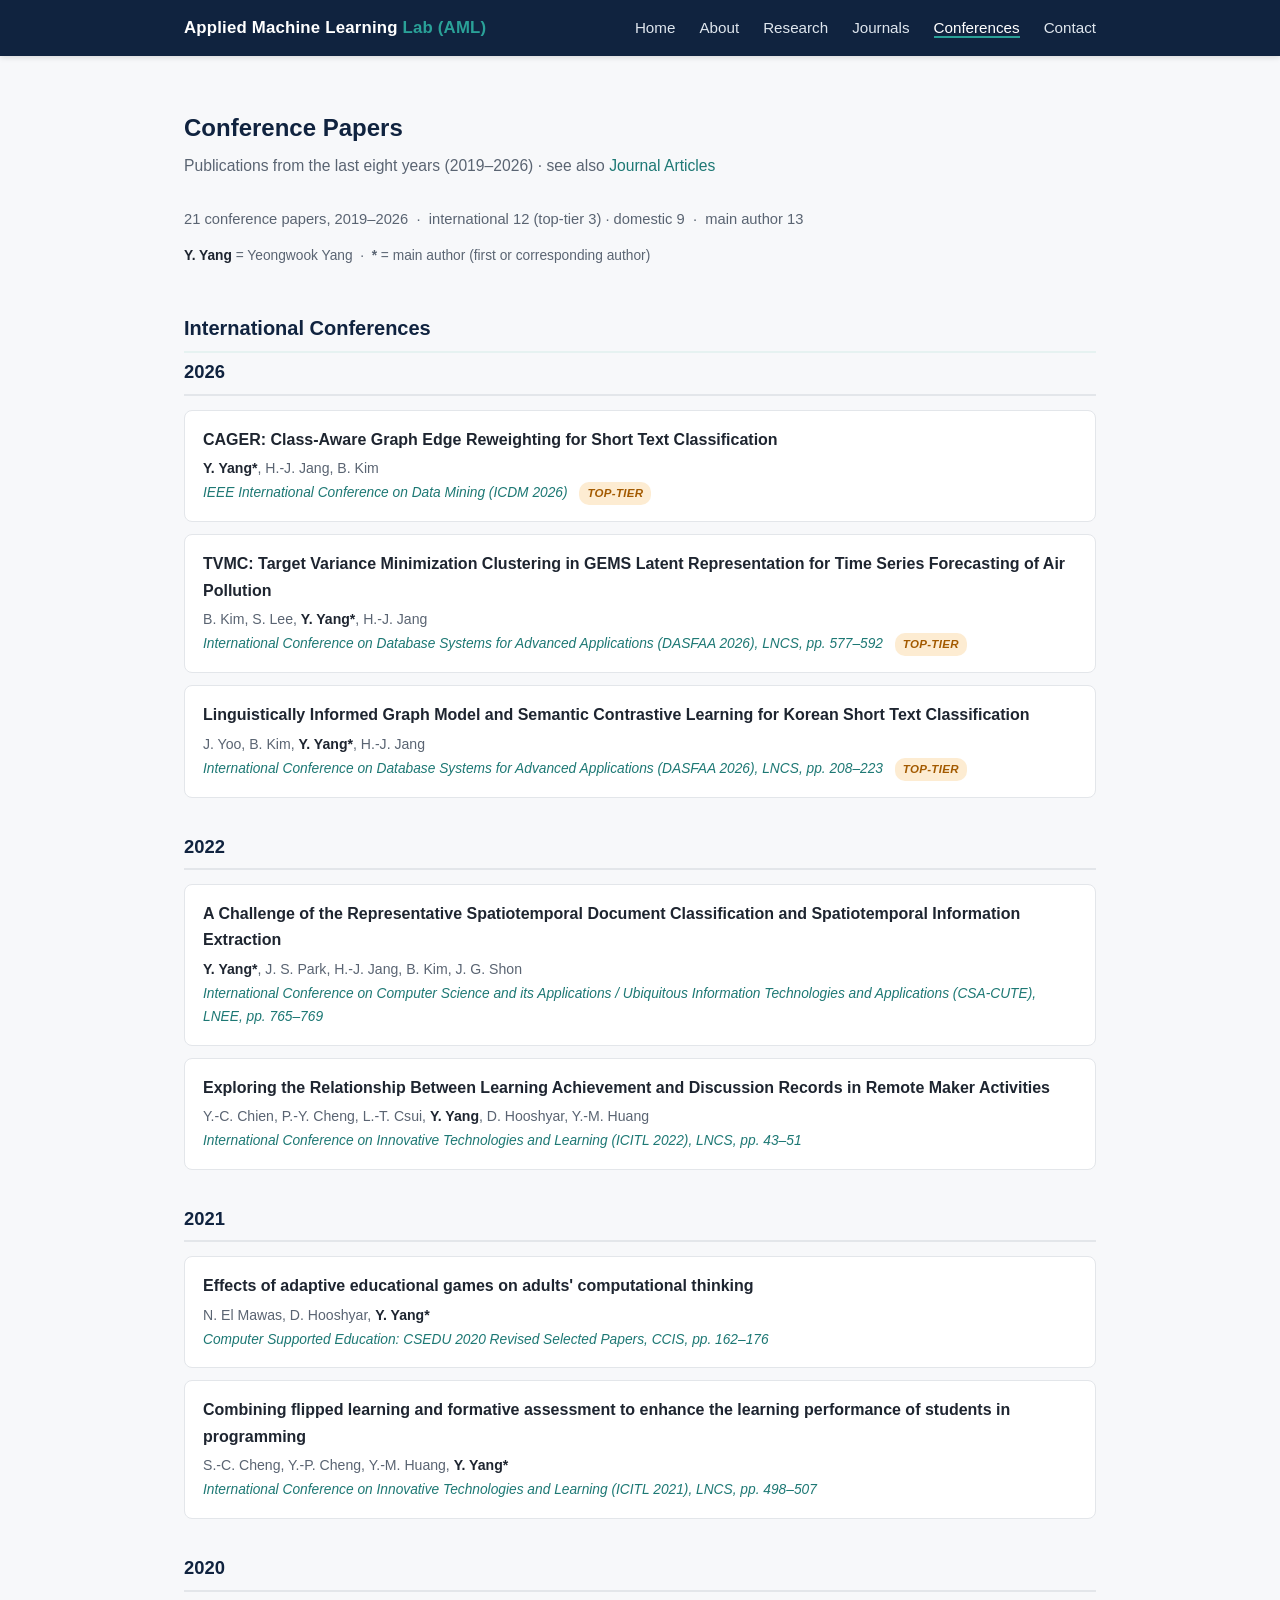
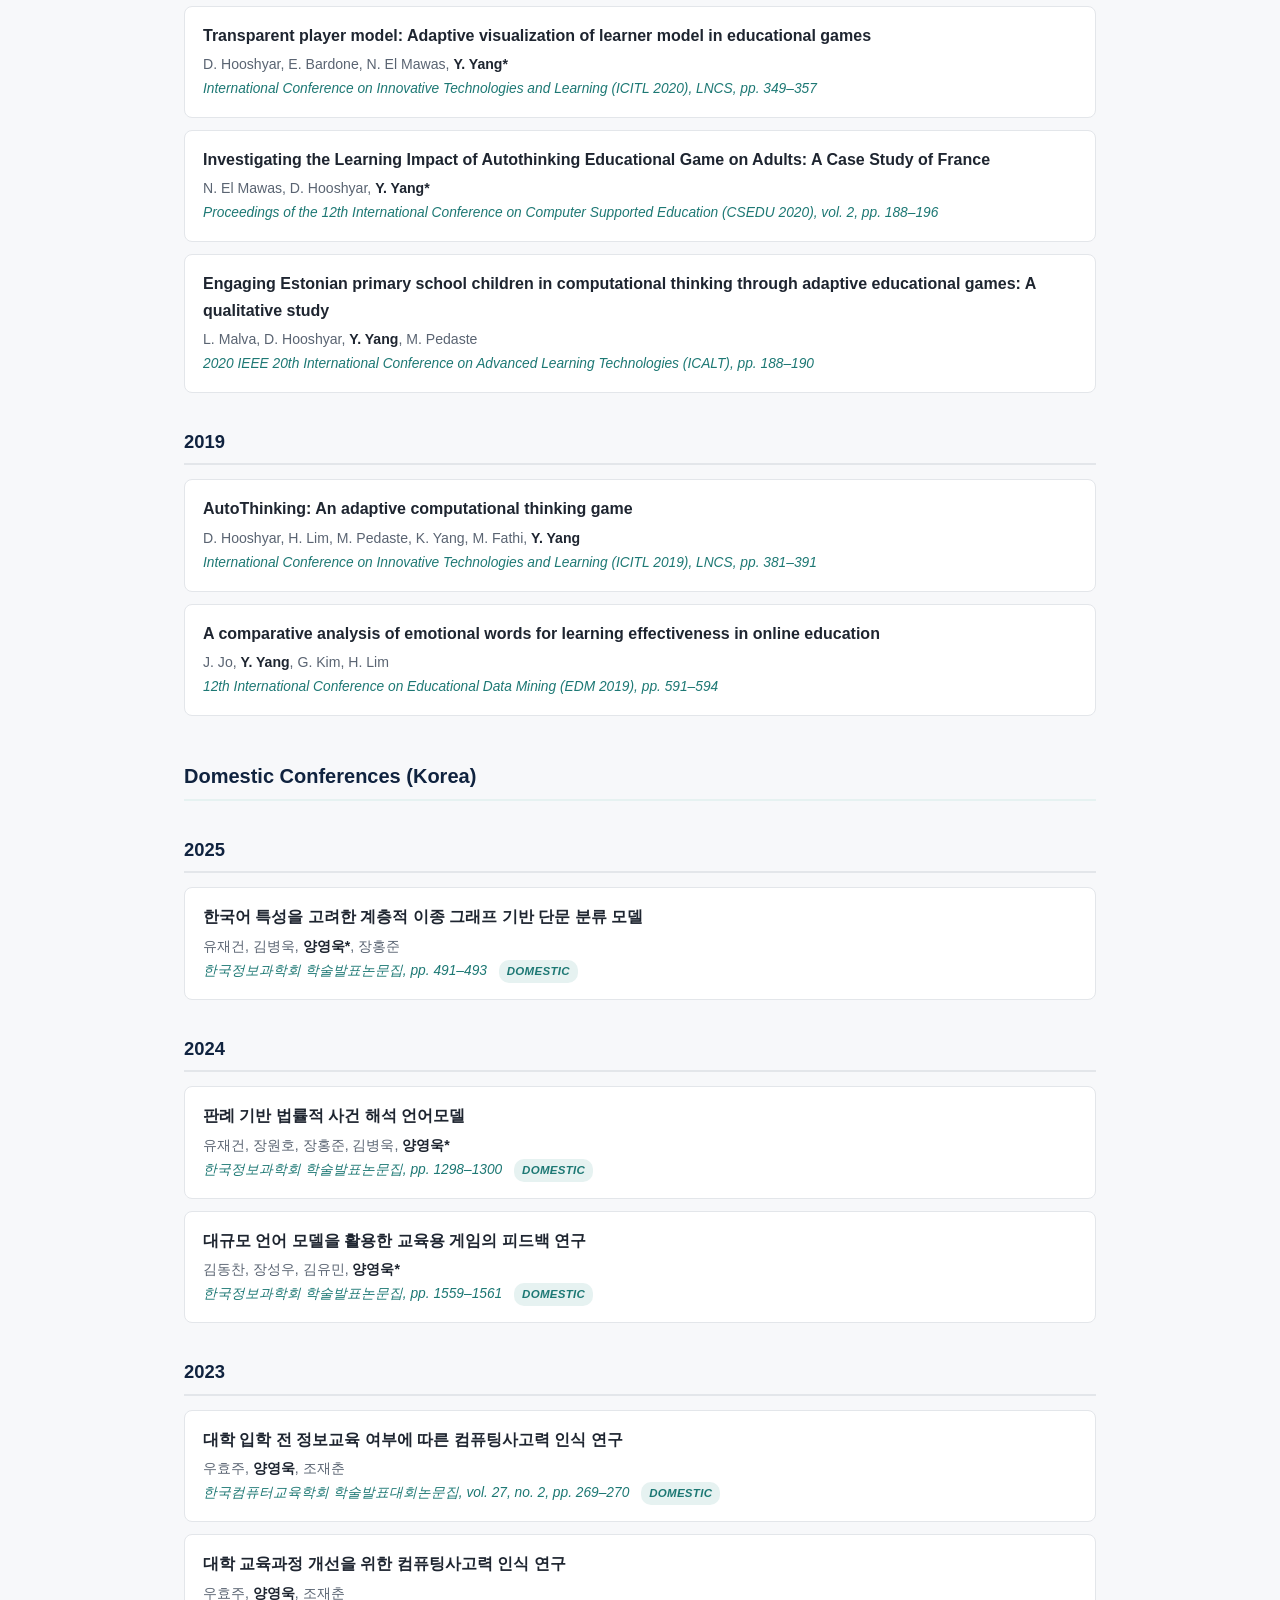
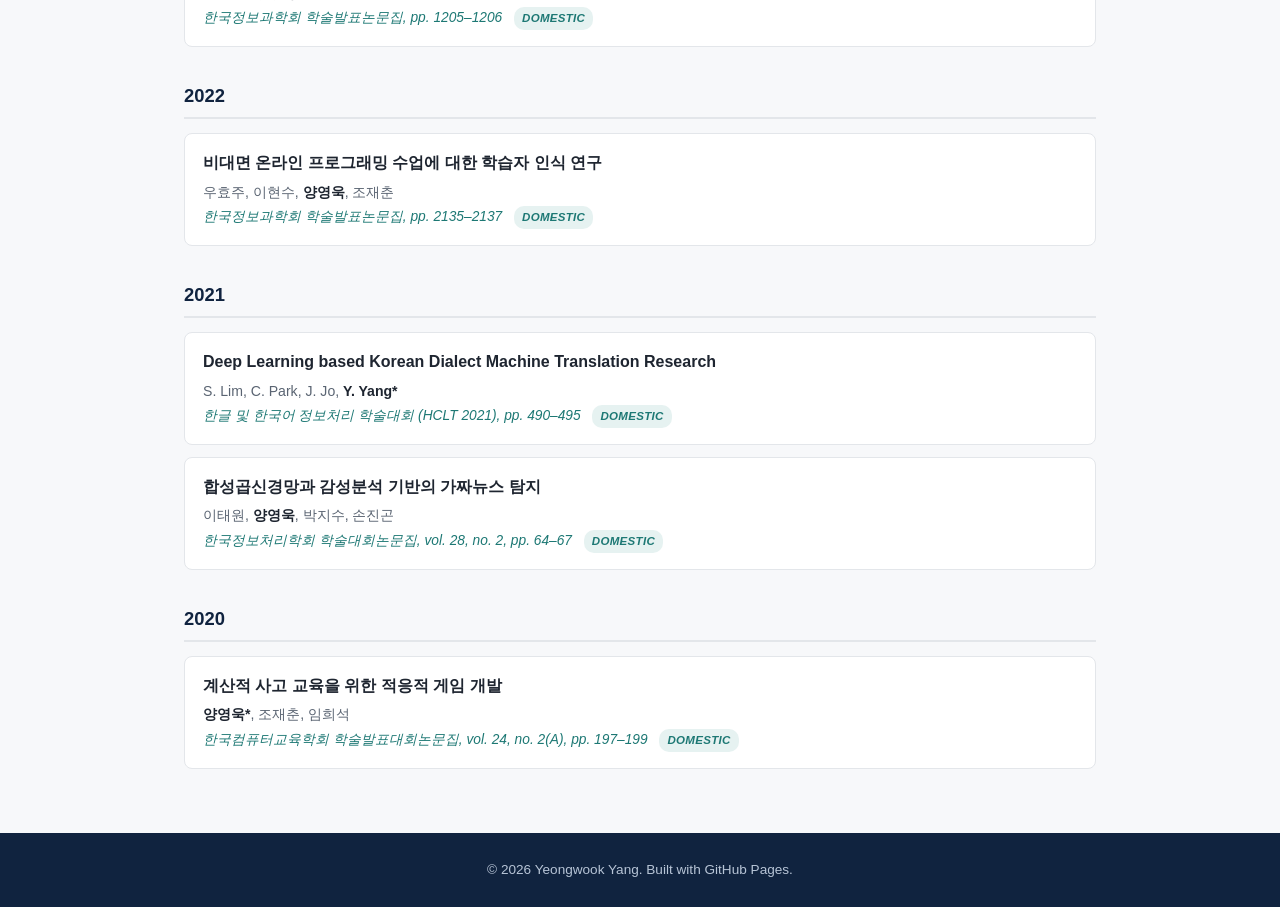
==== commit 284a5f3e: "Remove CORE ranking badges Co-Authored-By: Claude Opus 5.5 <noreply@anthropic.com> Claude-Session: h" ====
--- a/conferences.html
+++ b/conferences.html
@@ -42,17 +42,17 @@
       <li class="pub-item">
         <div class="pub-title">CAGER: Class-Aware Graph Edge Reweighting for Short Text Classification</div>
         <div class="pub-authors"><strong class="me">Y. Yang*</strong>, H.-J. Jang, B. Kim</div>
-        <div class="pub-venue">IEEE International Conference on Data Mining (ICDM 2026) <span class="pub-badge badge-top">Top-tier</span> <span class="pub-badge">CORE A*</span></div>
+        <div class="pub-venue">IEEE International Conference on Data Mining (ICDM 2026) <span class="pub-badge badge-top">Top-tier</span></div>
       </li>
       <li class="pub-item">
         <div class="pub-title">TVMC: Target Variance Minimization Clustering in GEMS Latent Representation for Time Series Forecasting of Air Pollution</div>
         <div class="pub-authors">B. Kim, S. Lee, <strong class="me">Y. Yang*</strong>, H.-J. Jang</div>
-        <div class="pub-venue">International Conference on Database Systems for Advanced Applications (DASFAA 2026), LNCS, pp. 577–592 <span class="pub-badge badge-top">Top-tier</span> <span class="pub-badge">CORE A</span></div>
+        <div class="pub-venue">International Conference on Database Systems for Advanced Applications (DASFAA 2026), LNCS, pp. 577–592 <span class="pub-badge badge-top">Top-tier</span></div>
       </li>
       <li class="pub-item">
         <div class="pub-title">Linguistically Informed Graph Model and Semantic Contrastive Learning for Korean Short Text Classification</div>
         <div class="pub-authors">J. Yoo, B. Kim, <strong class="me">Y. Yang*</strong>, H.-J. Jang</div>
-        <div class="pub-venue">International Conference on Database Systems for Advanced Applications (DASFAA 2026), LNCS, pp. 208–223 <span class="pub-badge badge-top">Top-tier</span> <span class="pub-badge">CORE A</span></div>
+        <div class="pub-venue">International Conference on Database Systems for Advanced Applications (DASFAA 2026), LNCS, pp. 208–223 <span class="pub-badge badge-top">Top-tier</span></div>
       </li>
     </ul>
 
@@ -113,7 +113,7 @@
       <li class="pub-item">
         <div class="pub-title">A comparative analysis of emotional words for learning effectiveness in online education</div>
         <div class="pub-authors">J. Jo, <strong class="me">Y. Yang</strong>, G. Kim, H. Lim</div>
-        <div class="pub-venue">12th International Conference on Educational Data Mining (EDM 2019), pp. 591–594 <span class="pub-badge">CORE B</span></div>
+        <div class="pub-venue">12th International Conference on Educational Data Mining (EDM 2019), pp. 591–594</div>
       </li>
     </ul>
 
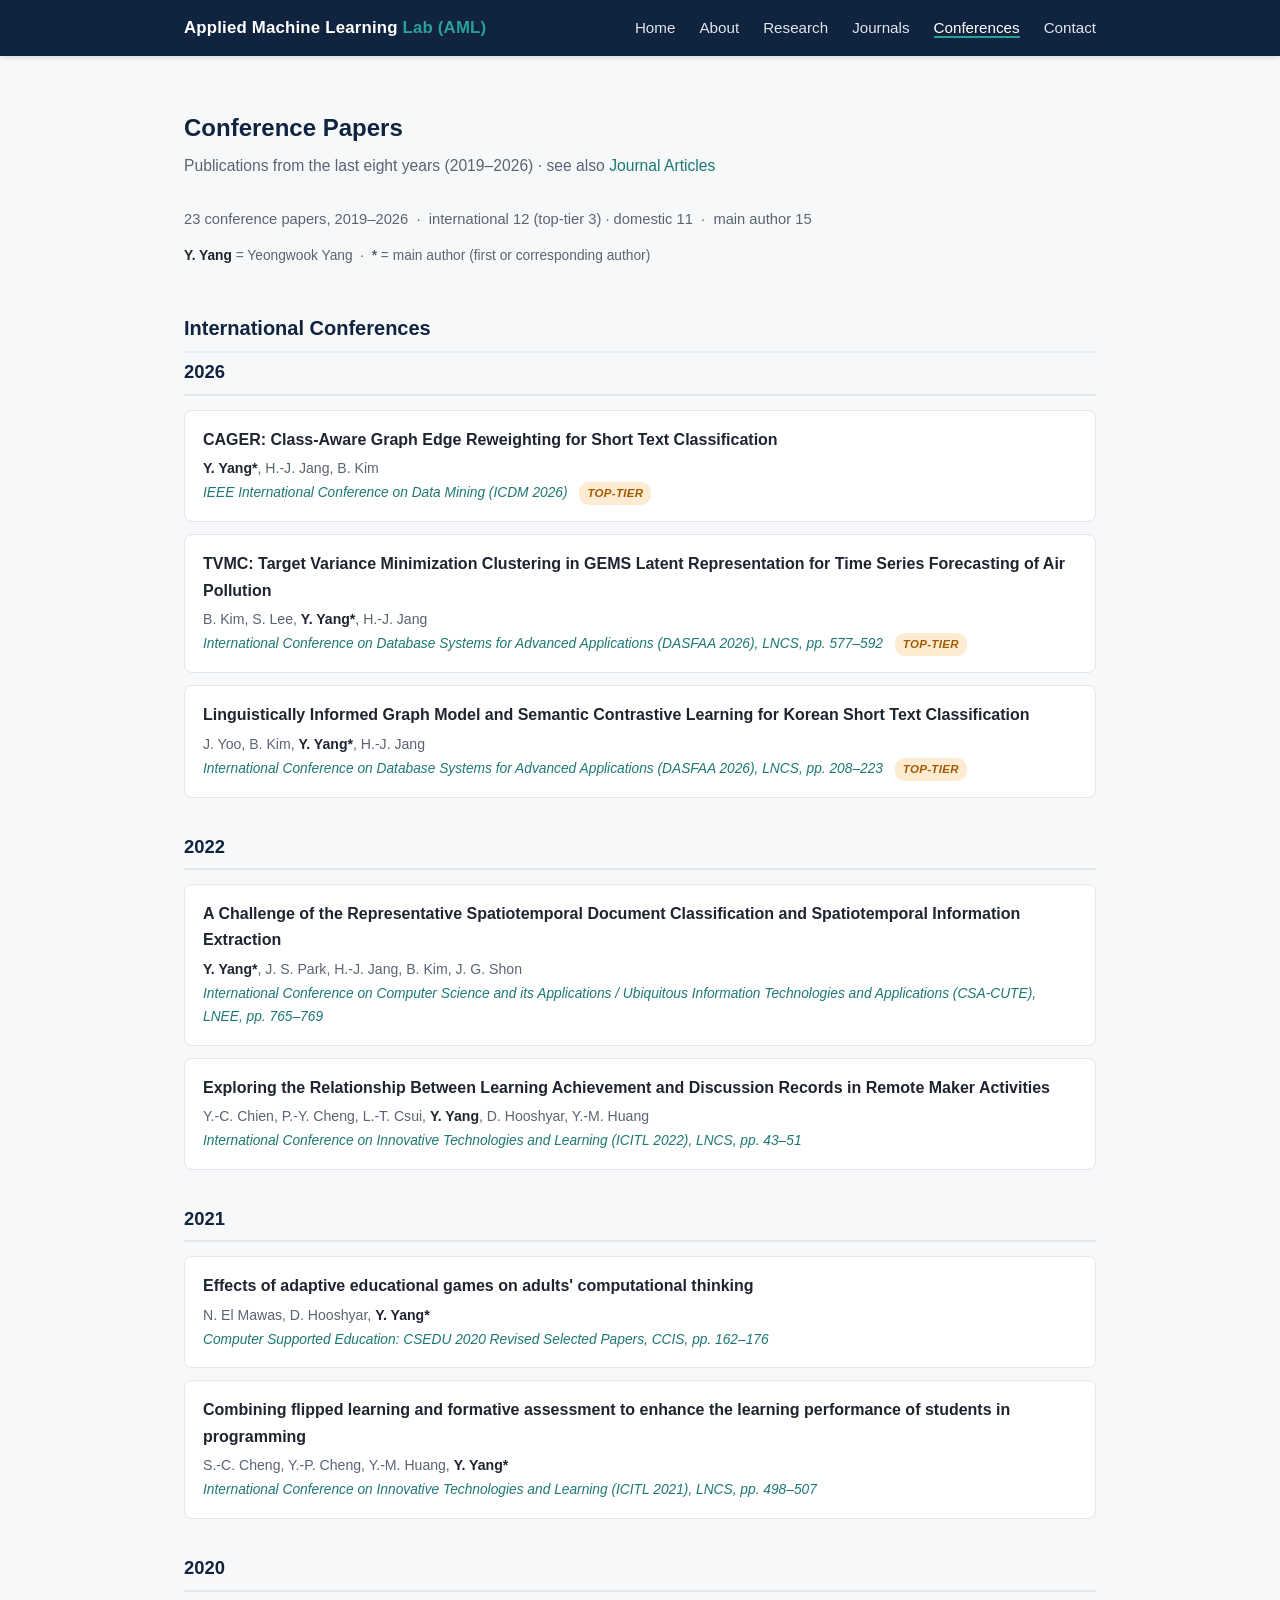
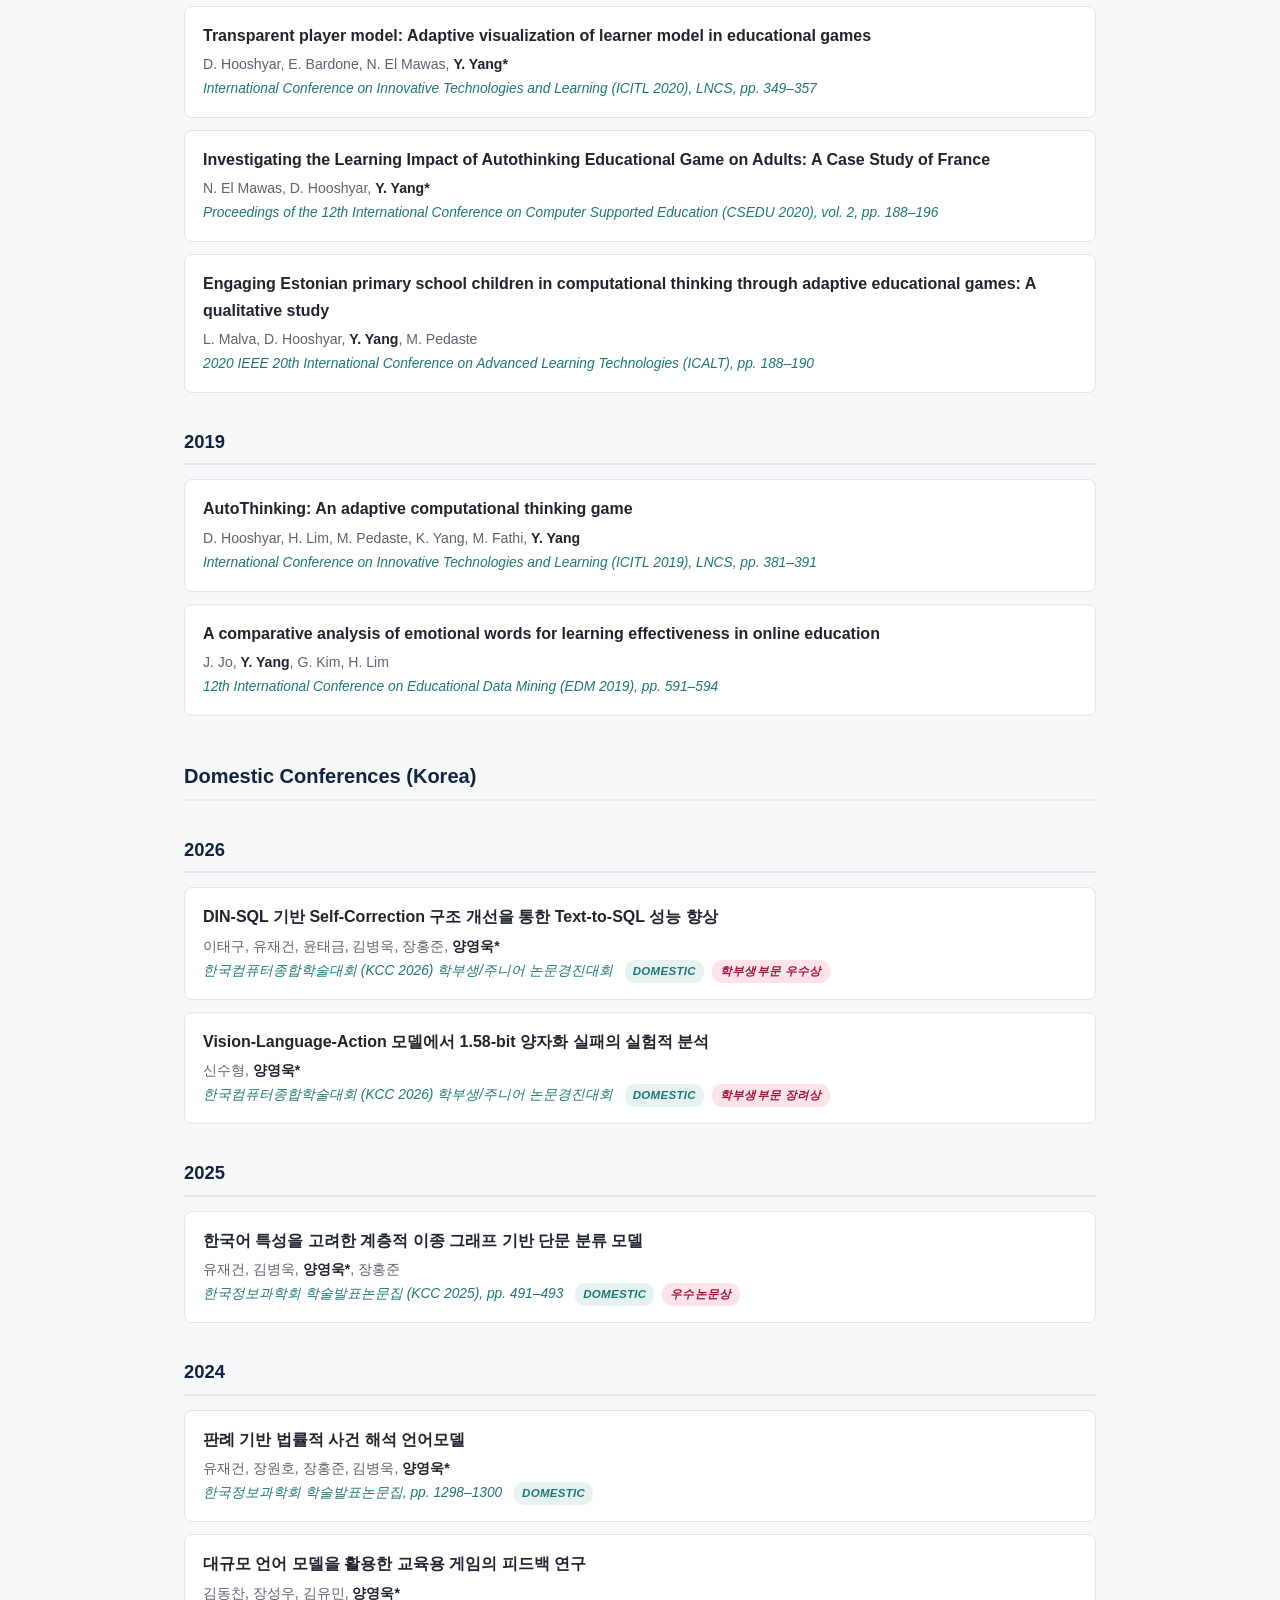
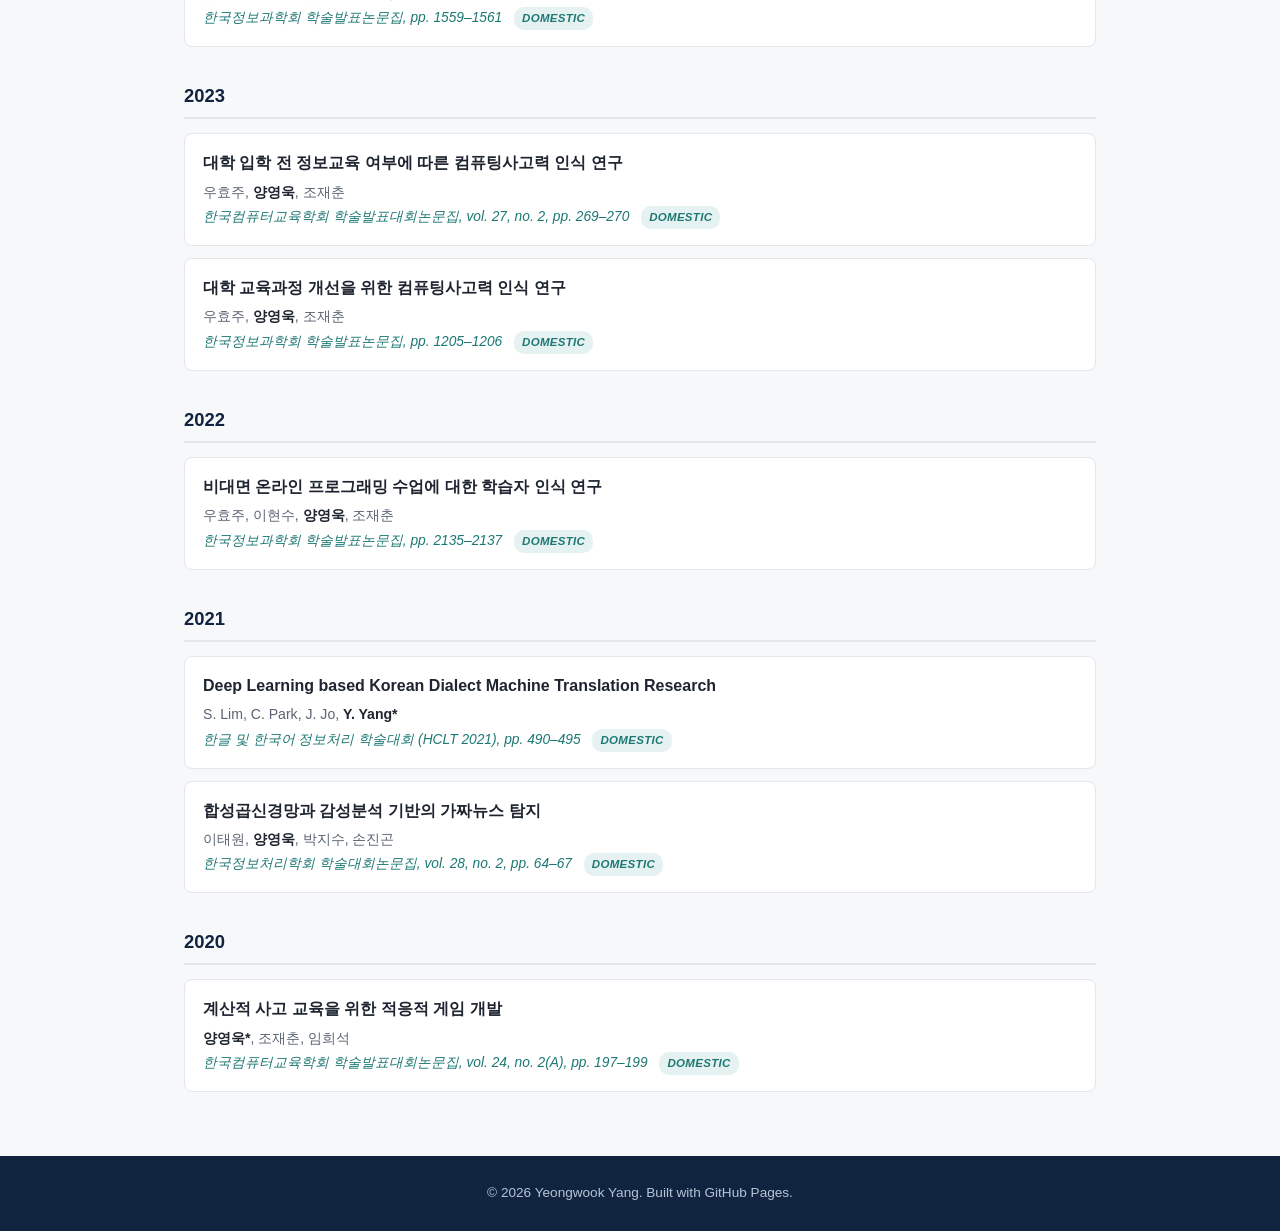
==== commit cb0e9c25: "Add KCC 2026 papers and award badges for KCC 2025/2026 Co-Authored-By: Claude Opus 5.5 <noreply@anth" ====
--- a/conferences.html
+++ b/conferences.html
@@ -31,7 +31,7 @@
     <p class="section-sub">Publications from the last eight years (2019–2026) · see also <a href="journals.html">Journal Articles</a></p>
 
     <div class="pub-toolbar">
-      <div class="pub-count">21 conference papers, 2019–2026 &nbsp;·&nbsp; international 12 (top-tier 3) · domestic 9 &nbsp;·&nbsp; main author 13</div>
+      <div class="pub-count">23 conference papers, 2019–2026 &nbsp;·&nbsp; international 12 (top-tier 3) · domestic 11 &nbsp;·&nbsp; main author 15</div>
     </div>
     <p class="pub-legend"><strong class="me">Y. Yang</strong> = Yeongwook Yang &nbsp;·&nbsp; <strong>*</strong> = main author (first or corresponding author)</p>
 
@@ -119,12 +119,26 @@
 
     <h2 class="section-title sub-section-title">Domestic Conferences (Korea)</h2>
 
+    <h3 class="year-heading">2026</h3>
+    <ul class="pub-list">
+      <li class="pub-item">
+        <div class="pub-title">DIN-SQL 기반 Self-Correction 구조 개선을 통한 Text-to-SQL 성능 향상</div>
+        <div class="pub-authors">이태구, 유재건, 윤태금, 김병욱, 장홍준, <strong class="me">양영욱*</strong></div>
+        <div class="pub-venue">한국컴퓨터종합학술대회 (KCC 2026) 학부생/주니어 논문경진대회 <span class="pub-badge">Domestic</span> <span class="pub-badge badge-award">학부생부문 우수상</span></div>
+      </li>
+      <li class="pub-item">
+        <div class="pub-title">Vision-Language-Action 모델에서 1.58-bit 양자화 실패의 실험적 분석</div>
+        <div class="pub-authors">신수형, <strong class="me">양영욱*</strong></div>
+        <div class="pub-venue">한국컴퓨터종합학술대회 (KCC 2026) 학부생/주니어 논문경진대회 <span class="pub-badge">Domestic</span> <span class="pub-badge badge-award">학부생부문 장려상</span></div>
+      </li>
+    </ul>
+
     <h3 class="year-heading">2025</h3>
     <ul class="pub-list">
       <li class="pub-item">
         <div class="pub-title">한국어 특성을 고려한 계층적 이종 그래프 기반 단문 분류 모델</div>
         <div class="pub-authors">유재건, 김병욱, <strong class="me">양영욱*</strong>, 장홍준</div>
-        <div class="pub-venue">한국정보과학회 학술발표논문집, pp. 491–493 <span class="pub-badge">Domestic</span></div>
+        <div class="pub-venue">한국정보과학회 학술발표논문집 (KCC 2025), pp. 491–493 <span class="pub-badge">Domestic</span> <span class="pub-badge badge-award">우수논문상</span></div>
       </li>
     </ul>
 
--- a/css/style.css
+++ b/css/style.css
@@ -265,6 +265,7 @@
 /* Badges, legend, sub-sections */
 .pub-badge { margin-left: 4px; }
 .pub-venue .pub-badge:first-of-type { margin-left: 8px; }
+.pub-badge.badge-award { background: #fbe3e8; color: #a3123a; }
 .pub-badge.badge-top { background: #fdecd2; color: #a35a00; }
 .pub-legend { font-size: 0.86rem; color: var(--text-muted); margin: -6px 0 24px; }
 .pub-legend .me { color: var(--text); font-weight: 700; }
